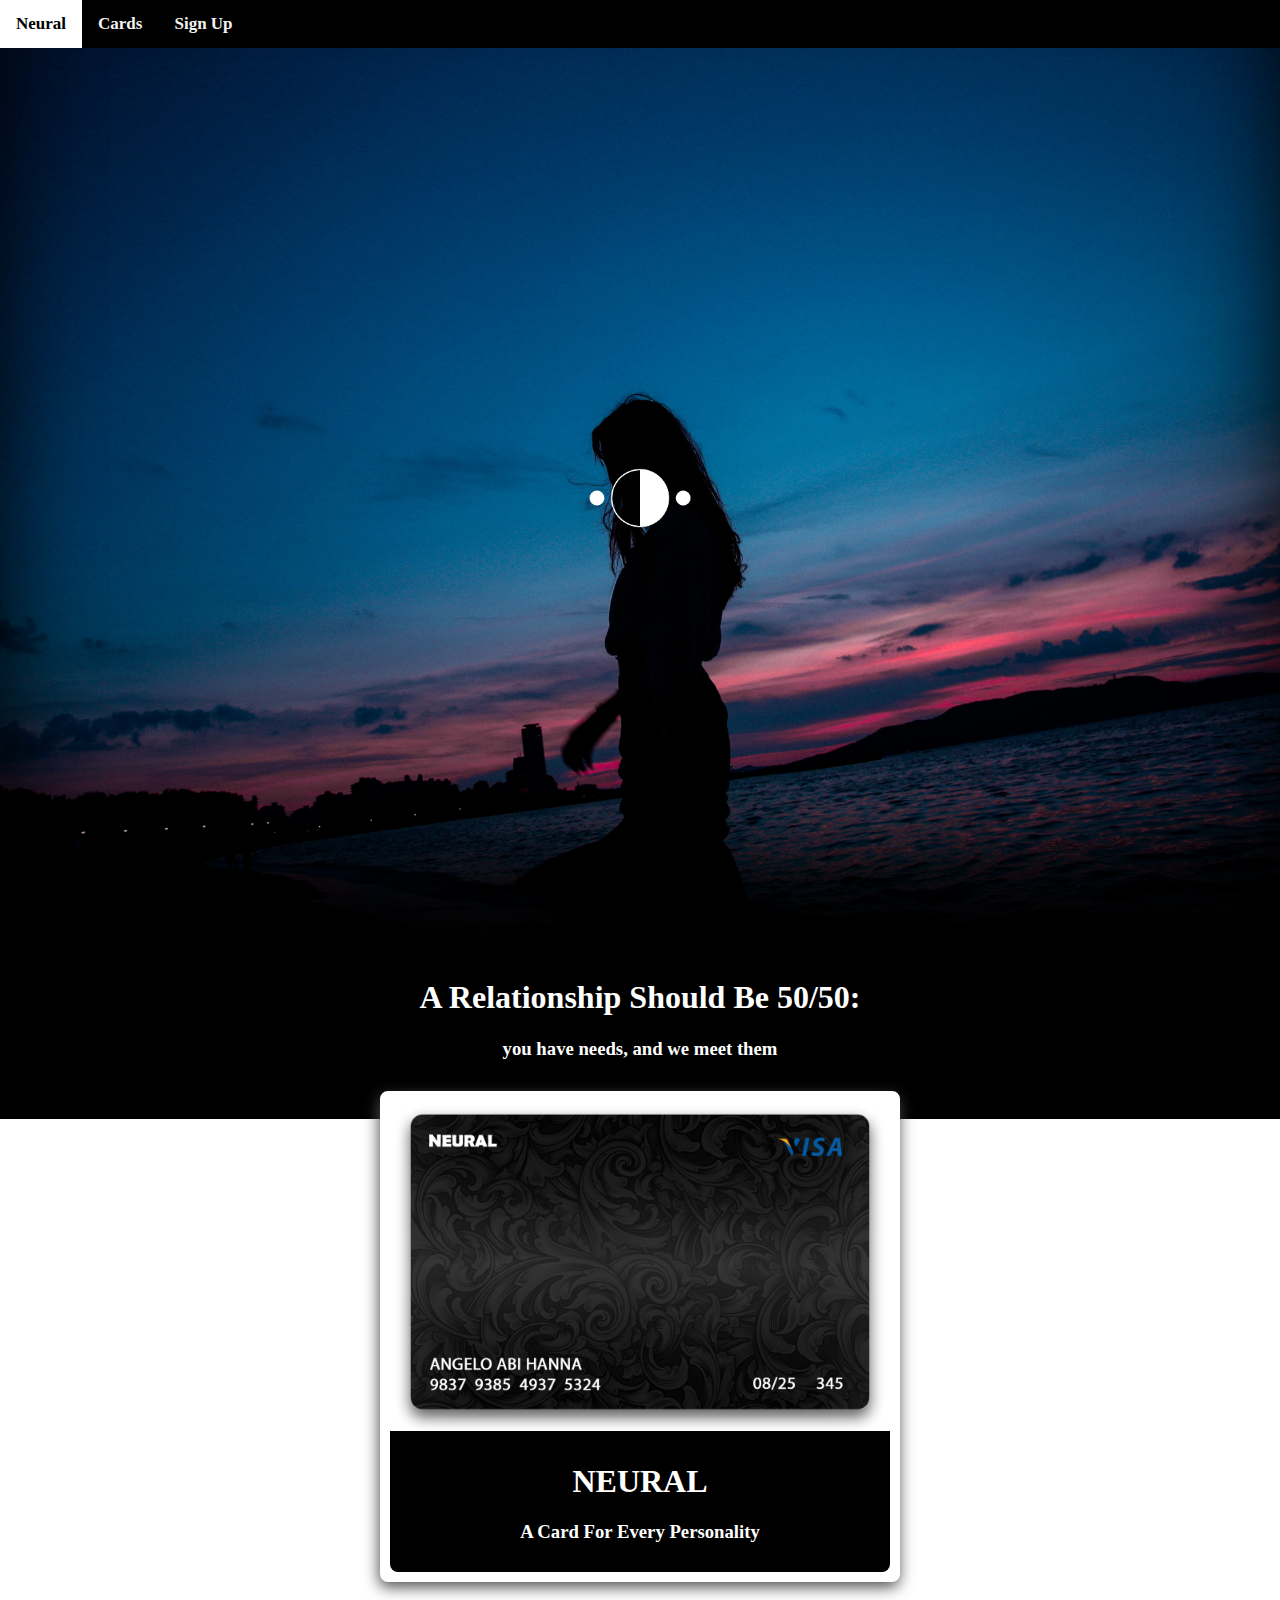
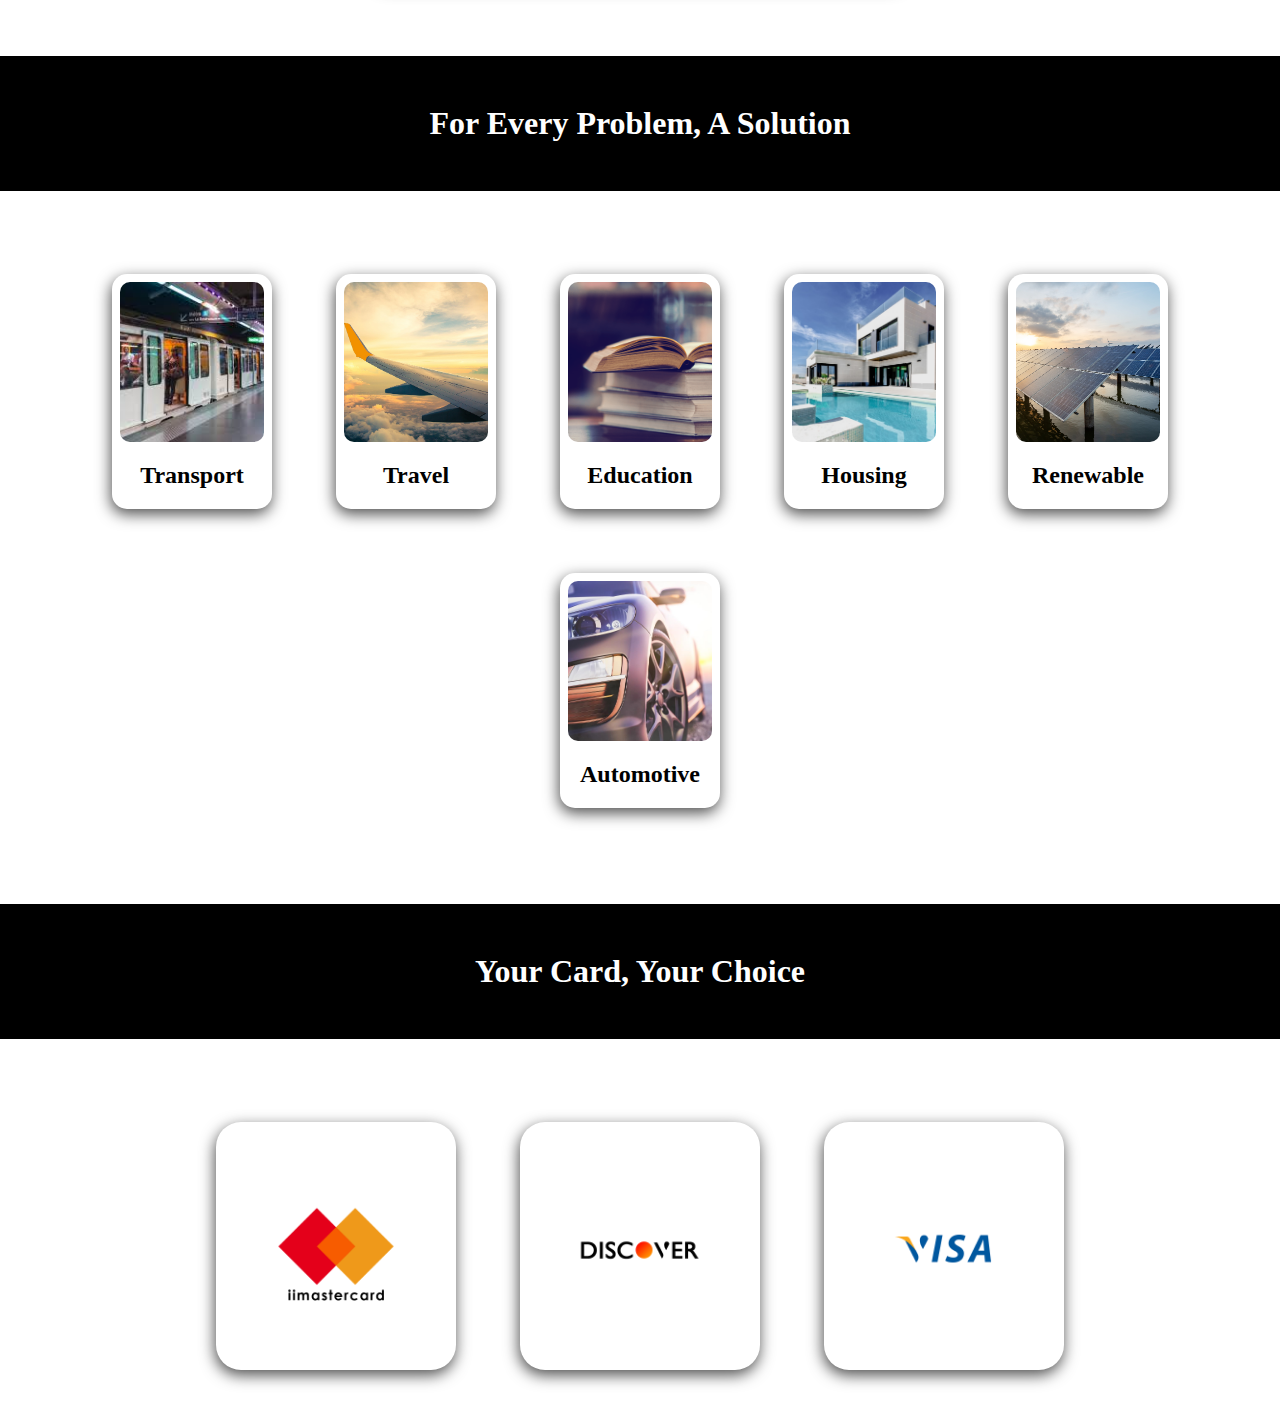
==== index.html @ 336f86d9 "Add files via upload" ====
<!DOCTYPE html>

<html>
<head>
    <meta charset="utf-8"/>
    <title>NEURAL</title>
    <link rel="stylesheet" href="style.css">
    <link rel="icon" type="image/x-icon" href="assets/black.png">
</head>

<body>
    <div class="topnav">
        <a class="active" href="index.html">Neural</a>
        <a href="cards.html">Cards</a>
        <a href="signup.html">Sign Up</a>
    </div>

    <div class="header">
        <img src="assets/black.png" alt="logo" class="light">
    </div>

    <div class="t1">
        <h1>A Relationship Should Be 50/50:</h1>
        <h3>you have needs, and we meet them</h3>
    </div>

    <div class="division">
        <div class="container2">
            <div class="wrapper">
                <img src="assets/1.png" class="slide">
                <img src="assets/2.png" class="slide">
                <img src="assets/33.png" class="slide">
                <img src="assets/4.png" class="slide">
                <img src="assets/1.png" class="slide">
            </div>
            <div class="t3">
                <h1 id="titles">NEURAL</h1>
                <h3>A Card For Every Personality</h3>
            </div>
        </div>
    </div>

    <div class="info">
            <h1>For Every Problem, A Solution</h1>
    </div>

    <div class="options">
        <div class="container">
            <img src="assets/1.jpg" alt="logo" class="item">
            <h2>Transport</h2>
        </div>
        <div class="container">
            <img src="assets/2.jpg" alt="logo" class="item">
            <h2>Travel</h2>
        </div>
        <div class="container">
            <img src="assets/3.png" alt="logo" class="item">
            <h2>Education</h2>
        </div>
        <div class="container">
            <img src="assets/4.jpg" alt="logo" class="item">
            <h2>Housing</h2>
        </div>
        <div class="container">
            <img src="assets/5.jpg" alt="logo" class="item">
            <h2>Renewable</h2>
        </div>
        <div class="container">
            <img src="assets/6.jpg" alt="logo" class="item">
            <h2>Automotive</h2>
        </div>
    </div>

    <div class="info2">
        <h1>Your Card, Your Choice</h1>
    </div>

    <div class="options">
        <div class="container3">
            <img src="assets/111.png" alt="logo" class="item2">
        </div>
        <div class="container3">
            <img src="assets/222.png" alt="logo" class="item2">
        </div>
        <div class="container3">
            <img src="assets/333.png" alt="logo" class="item2">
        </div>
    </div>

</body>
</html>
---- style.css ----
body {
    width: 100%;
    height: 100%;
    margin: 0;
    padding: 0;
    overflow-y: scroll;
    -ms-overflow-style: none;  /* IE and Edge */
    scrollbar-width: none;  /* Firefox */
}

.topnav {
    overflow: hidden;
    background-color: rgb(0, 0, 0);
}
  
  .topnav a {
    float: left;
    color: #f2f2f2;
    text-align: center;
    padding: 14px 16px;
    text-decoration: none;
    font-family: "tahoma";
    font-size: 17px;
    font-weight: bold;
}
  
  .topnav a:hover {
    background-color: rgb(255, 255, 255);
    font-family: "tahoma";
    color: black;
}
  
  .topnav a.active {
    background-color: #ffffff;
    font-family: "tahoma";
    color: rgb(0, 0, 0);
}

body::-webkit-scrollbar {
    display: none;
}

.header {
    width: 100%;
    height: 100vh;
    margin: 0;
    background-size: cover;
    background-position: bottom;
    background-image: url('assets/aa.jpg');
    display: flex;
    justify-content: center;
    align-items: center;
    -moz-box-shadow:    inset  0 -100px 100px -10px rgb(0, 0, 0);
    -webkit-box-shadow: inset  0 -100px 100px -10px rgb(0, 0, 0);
    box-shadow:         inset  0 -100px 100px -10px rgb(0, 0, 0);
}

.light {
    filter: invert(1);
    width: 10%;
}

.t1 {
    padding-top: 10px;
    padding-bottom: 40px;
    text-align: center;
    font-family: "trebuchet ms";
    background-color: black;
    color:#ffffff;
}

.t3 {
    padding: 10px;
    text-align: center;
    font-family: "trebuchet ms";
    background-color: black;
    color:#ffffff;
    border-radius: 0 0 8px 8px;
}

.t2 {
    text-align: center;
    font-family: "impact";
}

#titles {
    font-family: "tahoma";
}

.item {
    margin-top: 0.5em;
    height: 10em;
    width: 90%;
    border-radius: 10px;
    object-fit: cover; 
}

.container {
    border-radius: 15px;
    box-shadow: -1px 5px 15px rgb(77, 77, 77);
    display: flex;
    flex-wrap: wrap;
    justify-content: center;
    align-items: center;
    font-family: "trebuchet ms";
    width: 10em;
    margin: 2em;
}

  .container:hover {
    transform: scale(1.1);
    transition-duration: 0.1s;
    background-color: #000000;
    color: white;
    box-shadow: none;
  }

  .container:active {
    transform: scale(1);
    background-color: #ffffff;
    box-shadow: -1px 5px 15px rgb(77, 77, 77);
    color: rgb(0, 0, 0);
  }

.division {
    margin-top: 17%;
    width: 100%;
    display: flex;
    justify-content: center;
    align-items: center;
}

.container2 {
    width: 500px;
    position: absolute;
    overflow: hidden;
    background-color: #ffffff;
    border: 10px solid #ffffff;
    border-radius: 8px;
    box-shadow: -1px 5px 15px rgb(77, 77, 77);
}

.slide {
    width: 100%;
}

.wrapper{
    width: 100%;
    display: flex;
    animation: slide 16s infinite;
}

@keyframes slide{
    0%{
        transform: translateX(0);
    }
    25%{
        transform: translateX(-100%);
    }
    30%{
        transform: translateX(-100%);
    }
    50%{
        transform: translateX(-200%);
    }
    55%{
        transform: translateX(-200%);
    }
    75%{
        transform: translateX(-300%);
    }
    80%{
        transform: translateX(-300%);
    }
    100%{
        transform: translateX(-400%);
    }
}

.options {
    margin-top: 4%;
    display: flex;
    flex-wrap: wrap;
    justify-content: center;
    align-items: center;
}

.info {
    margin-top: 25%;
    display: flex;
    justify-content: center;
    align-items: center;
    width: 100%;
    height: 15vh;
    text-align: center;
    background-color: black;
    color: #ffffff;
    font-family: "trebuchet ms";
}

.info2 {
    margin-top: 5%;
    display: flex;
    justify-content: center;
    align-items: center;
    width: 100%;
    height: 15vh;
    text-align: center;
    background-color: black;
    color: #ffffff;
    font-family: "trebuchet ms";
}

.item2 {
    margin-top: 0.5em;
    height: 15em;
    width: 15em;
    border-radius: 20px 20px 0 0;
    object-fit: cover; 
}

.container3 {
    border-radius: 25px;
    box-shadow: -1px 5px 15px rgb(77, 77, 77);
    display: flex;
    flex-wrap: wrap;
    justify-content: center;
    align-items: center;
    font-family: "trebuchet ms";
    width: 15em;
    margin: 2em;
}

  .container3:hover {
    transform: scale(1.1);
    transition-duration: 0.1s;
    background-color: #000000;
    color: white;
    box-shadow: none;
  }

  .container3:active {
    transform: scale(1);
    transition-duration: 0.1s;
    background-color: #ffffff;
    color: rgb(0, 0, 0);
    box-shadow: -1px 5px 15px rgb(77, 77, 77);
  }

.cards {
    display: flex;
    justify-content: space-between;
    align-items: center;
    width: 100%;
}

.card {
    font-family: "trebuchet ms";
    margin: 40px;
    text-align: center;
    height: 60vh;
    background-color: #ffffff;
    width: 20%;
    border-radius: 20px;
    color: #000000;
    padding: 20px;
    box-shadow: -1px 5px 15px rgb(77, 77, 77);
}
  .card:hover {
    transform: scale(1.05);
    transition-duration: 0.1s;
  }

  .card:active {
    transform: scale(1);
    transition-duration: 0.1s;
  }

.cardbody {
    font-family: "trebuchet ms";
    text-align: center;
}

input[type=text],[type=password] {
    width: 60%;
    padding: 20px 20px;
    margin: 8px 0;
    box-sizing: border-box;
    border: none;
    background-color: black;
    border-radius: 5px;
    color: white;
  }
  
  input::placeholder { /* Chrome, Firefox, Opera, Safari 10.1+ */
    color: grey;
    opacity: 1; /* Firefox */
  }
  
  :-ms-input-placeholder { /* Internet Explorer 10-11 */
    color: grey;
  }

.user {
    margin: 20px;
    width: 15%;
}

.button {
    margin-top: 30px;
    border-radius: 5px;
    background-color: #000000;
    color: #ffffff;
    padding: 15px;
    font-size: 20px;
    width: 150px;
    text-align: center;
    overflow: hidden;
    cursor: pointer;
  }
  
  .button:hover {
    background-color: #7c7c7c;
    transition: 0.2s;
  }
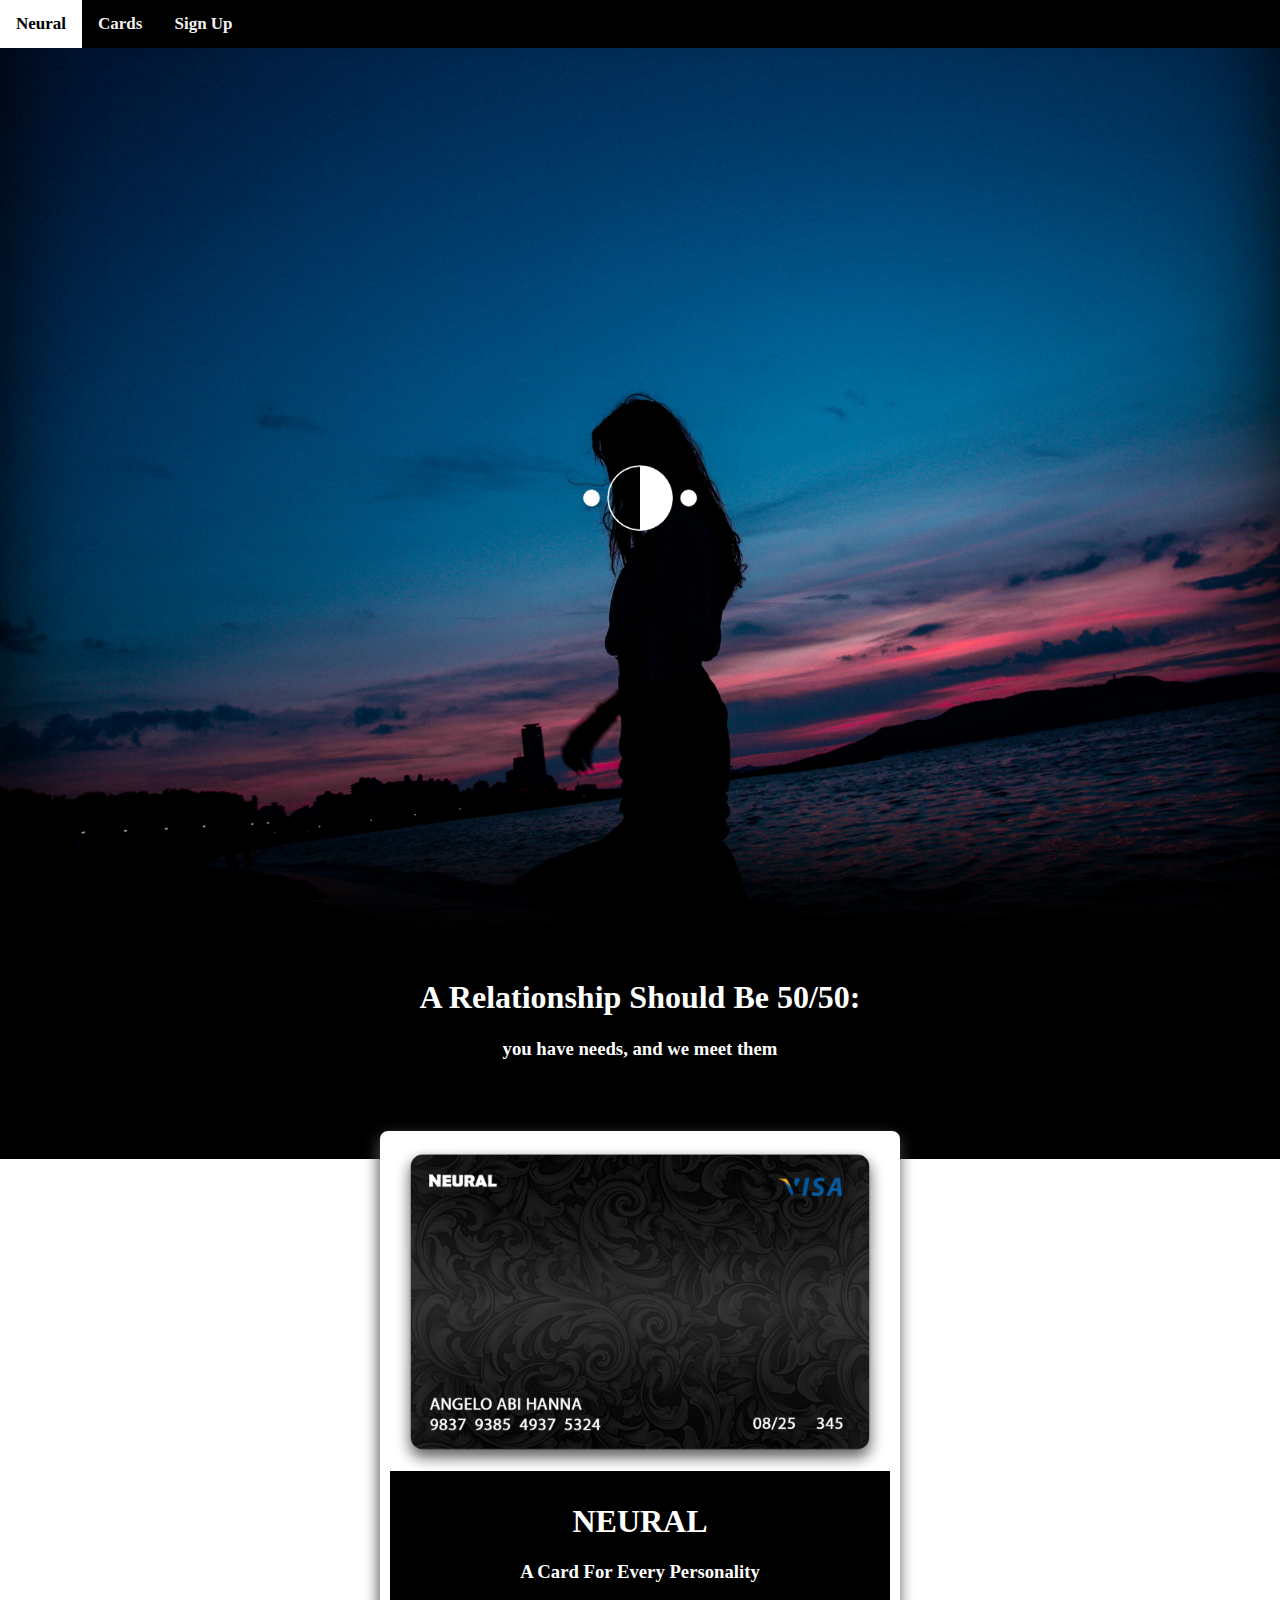
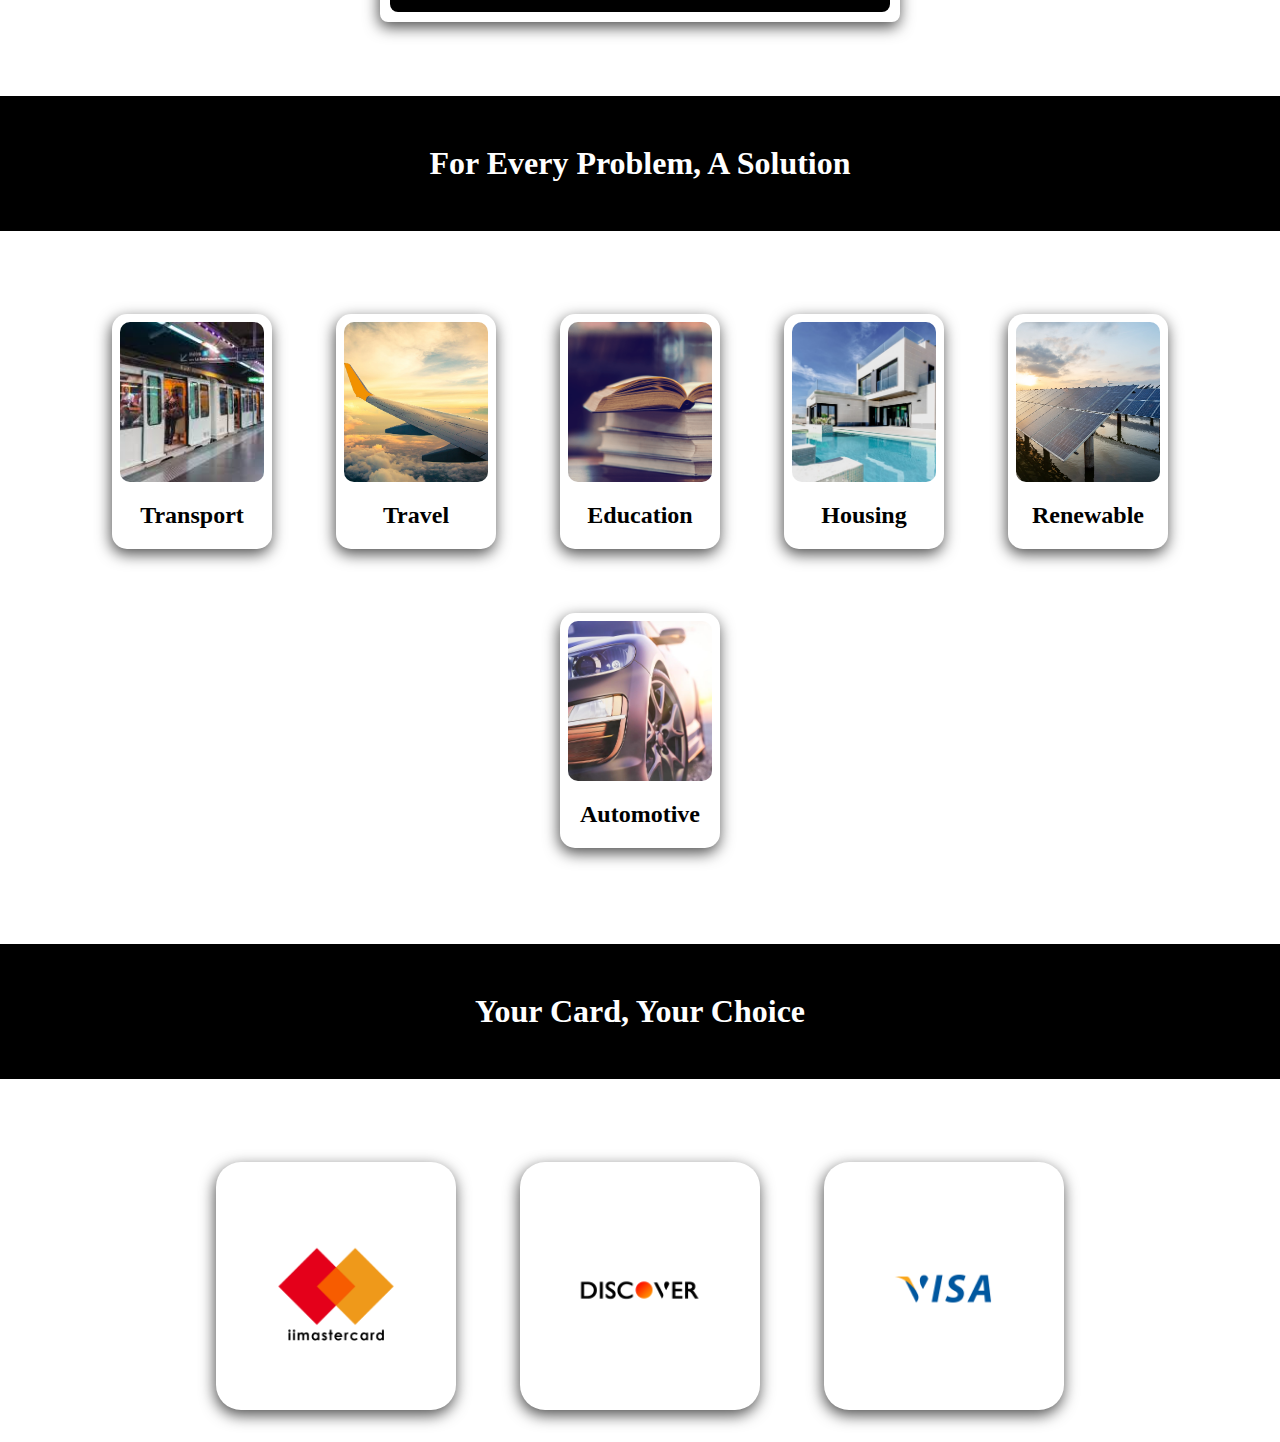
==== commit 730e6869: "Update index.html" ====
--- a/index.html
+++ b/index.html
@@ -2,10 +2,12 @@
 
 <html>
 <head>
-    <meta charset="utf-8"/>
-    <title>NEURAL</title>
+    <meta charset="UTF-8">
+    <meta http-equiv="X-UA-Compatible" content="IE=edge">
+    <meta name="viewport" content="width=device-width, initial-scale=1.0">
     <link rel="stylesheet" href="style.css">
     <link rel="icon" type="image/x-icon" href="assets/black.png">
+    <title>NEURAL</title>
 </head>
 
 <body>
@@ -41,7 +43,7 @@
     </div>
 
     <div class="info">
-            <h1>For Every Problem, A Solution</h1>
+        <h1>For Every Problem, A Solution</h1>
     </div>
 
     <div class="options">
@@ -88,4 +90,4 @@
     </div>
 
 </body>
-</html>+</html>
--- a/style.css
+++ b/style.css
@@ -8,6 +8,20 @@
     scrollbar-width: none;  /* Firefox */
 }
 
+body::-webkit-scrollbody {
+    width: 100%;
+    height: 100%;
+    margin: 0;
+    padding: 0;
+    overflow-y: scroll;
+    -ms-overflow-style: none;  /* IE and Edge */
+    scrollbar-width: none;  /* Firefox */
+}
+
+body::-webkit-scrollbar {
+    display: none;
+}
+
 .topnav {
     overflow: hidden;
     background-color: rgb(0, 0, 0);
@@ -22,23 +36,19 @@
     font-family: "tahoma";
     font-size: 17px;
     font-weight: bold;
-}
+  }
   
   .topnav a:hover {
     background-color: rgb(255, 255, 255);
     font-family: "tahoma";
     color: black;
-}
+  }
   
   .topnav a.active {
     background-color: #ffffff;
     font-family: "tahoma";
     color: rgb(0, 0, 0);
-}
-
-body::-webkit-scrollbar {
-    display: none;
-}
+  }
 
 .header {
     width: 100%;
@@ -57,12 +67,11 @@
 
 .light {
     filter: invert(1);
-    width: 10%;
+    width: 9em;
 }
 
 .t1 {
-    padding-top: 10px;
-    padding-bottom: 40px;
+    padding: 10px;
     text-align: center;
     font-family: "trebuchet ms";
     background-color: black;
@@ -123,16 +132,17 @@
   }
 
 .division {
-    margin-top: 17%;
-    width: 100%;
+    width: 100%;
+    height: auto;
+    position: relative;
     display: flex;
     justify-content: center;
     align-items: center;
 }
 
 .container2 {
+    margin: 1em;
     width: 500px;
-    position: absolute;
     overflow: hidden;
     background-color: #ffffff;
     border: 10px solid #ffffff;
@@ -186,7 +196,6 @@
 }
 
 .info {
-    margin-top: 25%;
     display: flex;
     justify-content: center;
     align-items: center;
@@ -249,21 +258,22 @@
 
 .cards {
     display: flex;
-    justify-content: space-between;
+    flex-wrap: wrap;
+    justify-content: center;
     align-items: center;
     width: 100%;
 }
 
 .card {
     font-family: "trebuchet ms";
-    margin: 40px;
+    padding: 5%;
+    margin: 5%;
     text-align: center;
     height: 60vh;
     background-color: #ffffff;
-    width: 20%;
+    width: 25vh;
     border-radius: 20px;
     color: #000000;
-    padding: 20px;
     box-shadow: -1px 5px 15px rgb(77, 77, 77);
 }
   .card:hover {
@@ -290,6 +300,7 @@
     background-color: black;
     border-radius: 5px;
     color: white;
+    text-decoration: none;
   }
   
   input::placeholder { /* Chrome, Firefox, Opera, Safari 10.1+ */
@@ -303,7 +314,7 @@
 
 .user {
     margin: 20px;
-    width: 15%;
+    width: 15em;
 }
 
 .button {
@@ -313,13 +324,330 @@
     color: #ffffff;
     padding: 15px;
     font-size: 20px;
-    width: 150px;
+    width: 7em;
     text-align: center;
     overflow: hidden;
     cursor: pointer;
+    border: none;
   }
   
   .button:hover {
     background-color: #7c7c7c;
     transition: 0.2s;
-  }+  }bar {
+    display: none;
+}
+
+.topnav {
+    overflow: hidden;
+    background-color: rgb(0, 0, 0);
+}
+  
+  .topnav a {
+    float: left;
+    color: #f2f2f2;
+    text-align: center;
+    padding: 14px 16px;
+    text-decoration: none;
+    font-family: "tahoma";
+    font-size: 17px;
+    font-weight: bold;
+  }
+  
+  .topnav a:hover {
+    background-color: rgb(255, 255, 255);
+    font-family: "tahoma";
+    color: black;
+  }
+  
+  .topnav a.active {
+    background-color: #ffffff;
+    font-family: "tahoma";
+    color: rgb(0, 0, 0);
+  }
+
+.header {
+    width: 100%;
+    height: 100vh;
+    margin: 0;
+    background-size: cover;
+    background-position: bottom;
+    background-image: url('assets/aa.jpg');
+    display: flex;
+    justify-content: center;
+    align-items: center;
+    -moz-box-shadow:    inset  0 -100px 100px -10px rgb(0, 0, 0);
+    -webkit-box-shadow: inset  0 -100px 100px -10px rgb(0, 0, 0);
+    box-shadow:         inset  0 -100px 100px -10px rgb(0, 0, 0);
+}
+
+.light {
+    filter: invert(1);
+    width: 9em;
+}
+
+.t1 {
+    padding-top: 10px;
+    padding-bottom: 5em;
+    text-align: center;
+    font-family: "trebuchet ms";
+    background-color: black;
+    color:#ffffff;
+}
+
+.t3 {
+    padding: 10px;
+    text-align: center;
+    font-family: "trebuchet ms";
+    background-color: black;
+    color:#ffffff;
+    border-radius: 0 0 8px 8px;
+}
+
+.t2 {
+    text-align: center;
+    font-family: "impact";
+}
+
+#titles {
+    font-family: "tahoma";
+}
+
+.item {
+    margin-top: 0.5em;
+    height: 10em;
+    width: 90%;
+    border-radius: 10px;
+    object-fit: cover; 
+}
+
+.container {
+    border-radius: 15px;
+    box-shadow: -1px 5px 15px rgb(77, 77, 77);
+    display: flex;
+    flex-wrap: wrap;
+    justify-content: center;
+    align-items: center;
+    font-family: "trebuchet ms";
+    width: 10em;
+    margin: 2em;
+}
+
+  .container:hover {
+    transform: scale(1.1);
+    transition-duration: 0.1s;
+    background-color: #000000;
+    color: white;
+    box-shadow: none;
+  }
+
+  .container:active {
+    transform: scale(1);
+    background-color: #ffffff;
+    box-shadow: -1px 5px 15px rgb(77, 77, 77);
+    color: rgb(0, 0, 0);
+  }
+
+.division {
+    margin-top: 17%;
+    width: 100%;
+    display: flex;
+    justify-content: center;
+    align-items: center;
+}
+
+.container2 {
+    width: 500px;
+    position: absolute;
+    overflow: hidden;
+    background-color: #ffffff;
+    border: 10px solid #ffffff;
+    border-radius: 8px;
+    box-shadow: -1px 5px 15px rgb(77, 77, 77);
+}
+
+.slide {
+    width: 100%;
+}
+
+.wrapper{
+    width: 100%;
+    display: flex;
+    animation: slide 16s infinite;
+}
+
+@keyframes slide{
+    0%{
+        transform: translateX(0);
+    }
+    25%{
+        transform: translateX(-100%);
+    }
+    30%{
+        transform: translateX(-100%);
+    }
+    50%{
+        transform: translateX(-200%);
+    }
+    55%{
+        transform: translateX(-200%);
+    }
+    75%{
+        transform: translateX(-300%);
+    }
+    80%{
+        transform: translateX(-300%);
+    }
+    100%{
+        transform: translateX(-400%);
+    }
+}
+
+.options {
+    margin-top: 4%;
+    display: flex;
+    flex-wrap: wrap;
+    justify-content: center;
+    align-items: center;
+}
+
+.info {
+    margin-top: 25%;
+    display: flex;
+    justify-content: center;
+    align-items: center;
+    width: 100%;
+    height: 15vh;
+    text-align: center;
+    background-color: black;
+    color: #ffffff;
+    font-family: "trebuchet ms";
+}
+
+.info2 {
+    margin-top: 5%;
+    display: flex;
+    justify-content: center;
+    align-items: center;
+    width: 100%;
+    height: 15vh;
+    text-align: center;
+    background-color: black;
+    color: #ffffff;
+    font-family: "trebuchet ms";
+}
+
+.item2 {
+    margin-top: 0.5em;
+    height: 15em;
+    width: 15em;
+    border-radius: 20px 20px 0 0;
+    object-fit: cover; 
+}
+
+.container3 {
+    border-radius: 25px;
+    box-shadow: -1px 5px 15px rgb(77, 77, 77);
+    display: flex;
+    flex-wrap: wrap;
+    justify-content: center;
+    align-items: center;
+    font-family: "trebuchet ms";
+    width: 15em;
+    margin: 2em;
+}
+
+  .container3:hover {
+    transform: scale(1.1);
+    transition-duration: 0.1s;
+    background-color: #000000;
+    color: white;
+    box-shadow: none;
+  }
+
+  .container3:active {
+    transform: scale(1);
+    transition-duration: 0.1s;
+    background-color: #ffffff;
+    color: rgb(0, 0, 0);
+    box-shadow: -1px 5px 15px rgb(77, 77, 77);
+  }
+
+.cards {
+    display: flex;
+    flex-wrap: wrap;
+    justify-content: center;
+    align-items: center;
+    width: 100%;
+}
+
+.card {
+    font-family: "trebuchet ms";
+    margin: 5%;
+    text-align: center;
+    height: 60vh;
+    background-color: #ffffff;
+    width: 15em;
+    border-radius: 20px;
+    color: #000000;
+    box-shadow: -1px 5px 15px rgb(77, 77, 77);
+}
+  .card:hover {
+    transform: scale(1.05);
+    transition-duration: 0.1s;
+  }
+
+  .card:active {
+    transform: scale(1);
+    transition-duration: 0.1s;
+  }
+
+.cardbody {
+    font-family: "trebuchet ms";
+    text-align: center;
+}
+
+input[type=text],[type=password] {
+    width: 60%;
+    padding: 20px 20px;
+    margin: 8px 0;
+    box-sizing: border-box;
+    border: none;
+    background-color: black;
+    border-radius: 5px;
+    color: white;
+    text-decoration: none;
+  }
+  
+  input::placeholder { /* Chrome, Firefox, Opera, Safari 10.1+ */
+    color: grey;
+    opacity: 1; /* Firefox */
+  }
+  
+  :-ms-input-placeholder { /* Internet Explorer 10-11 */
+    color: grey;
+  }
+
+.user {
+    margin: 20px;
+    width: 15em;
+}
+
+.button {
+    margin-top: 30px;
+    border-radius: 5px;
+    background-color: #000000;
+    color: #ffffff;
+    padding: 15px;
+    font-size: 20px;
+    width: 7em;
+    text-align: center;
+    overflow: hidden;
+    cursor: pointer;
+    border: none;
+  }
+  
+  .button:hover {
+    background-color: #7c7c7c;
+    transition: 0.2s;
+  }
